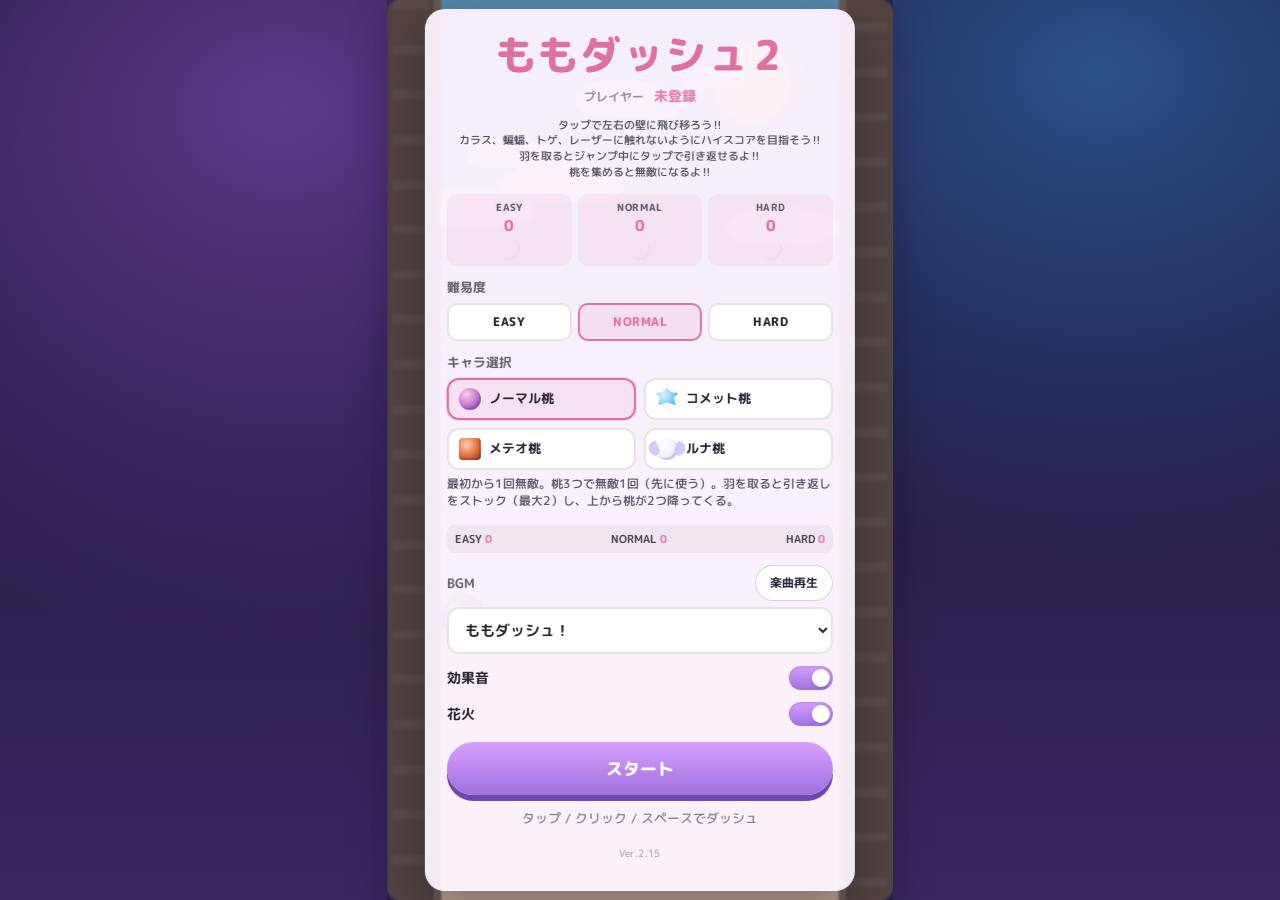
==== index.html @ 986a6cff "1" ====
<!DOCTYPE html>
<html lang="ja">
<head>
  <meta charset="UTF-8">
  <meta name="viewport" content="width=device-width, initial-scale=1.0, maximum-scale=1.0, user-scalable=no, viewport-fit=cover">
  <meta name="apple-mobile-web-app-capable" content="yes">
  <meta name="mobile-web-app-capable" content="yes">
  <title>ももダッシュ2</title>
  <link rel="preconnect" href="https://fonts.googleapis.com">
  <link rel="preconnect" href="https://fonts.gstatic.com" crossorigin>
  <link href="https://fonts.googleapis.com/css2?family=M+PLUS+Rounded+1c:wght@500;700;800&display=swap" rel="stylesheet">
  <link rel="stylesheet" href="style.css">
</head>
<body>
  <div id="app">
    <canvas id="game-canvas" width="540" height="960" aria-label="ももダッシュ2"></canvas>

    <div id="hud" class="hidden">
      <div class="hud-score">
        <span class="hud-label">スコア</span>
        <span id="score-value">0</span>
      </div>
      <div id="combo-hud" class="combo-hud hidden">
        <span class="combo-label">COMBO</span>
        <span id="combo-value">0</span>
        <span id="combo-mult">×1</span>
      </div>
      <div id="status-hud" class="status-hud hidden">
        <span class="status-icon" aria-hidden="true"></span>
        <span class="status-label">ダッシュ</span>
      </div>
      <div class="hud-right">
        <div class="hud-moon">
          <span class="hud-label">ムーン</span>
          <div class="moon-bar"><div id="moon-fill"></div></div>
        </div>
        <div class="hud-speed">
          <span class="hud-label">スピード</span>
          <span id="speed-value">100%</span>
        </div>
        <div class="hud-best">
          <span class="hud-label">ベスト</span>
          <span id="best-value">0</span>
        </div>
      </div>
    </div>

    <div id="title-screen" class="overlay">
      <div class="panel title-panel">
        <p class="brand">ももダッシュ<span id="brand-two" class="brand-two">2</span></p>
        <div class="user-row" id="user-row">
          <p class="user-name-line">
            <span class="user-name-label">プレイヤー</span>
            <span id="title-user-name">未登録</span>
          </p>
          <button id="btn-delete-user" class="btn-delete-user hidden" type="button">ユーザー名削除</button>
        </div>
        <p class="tagline">
          タップで左右の壁に飛び移ろう‼<br>
          カラス、蝙蝠、トゲ、レーザーに触れないようにハイスコアを目指そう‼<br>
          羽を取るとジャンプ中にタップで引き返せるよ‼<br>
          桃を集めると無敵になるよ‼
        </p>
        <div class="mode-records" id="mode-records">
          <div class="mode-record">
            <span class="mode-record-label">EASY</span>
            <span class="mode-record-score" id="record-easy-score">0</span>
            <span class="record-char char-swatch" id="record-easy-char" aria-hidden="true"></span>
          </div>
          <div class="mode-record">
            <span class="mode-record-label">NORMAL</span>
            <span class="mode-record-score" id="record-normal-score">0</span>
            <span class="record-char char-swatch" id="record-normal-char" aria-hidden="true"></span>
          </div>
          <div class="mode-record">
            <span class="mode-record-label">HARD</span>
            <span class="mode-record-score" id="record-hard-score">0</span>
            <span class="record-char char-swatch" id="record-hard-char" aria-hidden="true"></span>
          </div>
        </div>
        <div class="mode-select">
          <span class="sound-field-label">難易度</span>
          <div class="mode-grid" role="listbox" aria-label="難易度選択">
            <button type="button" class="mode-btn" data-mode="easy" aria-pressed="false">EASY</button>
            <button type="button" class="mode-btn" data-mode="normal" aria-pressed="true">NORMAL</button>
            <button type="button" class="mode-btn" data-mode="hard" aria-pressed="false">HARD</button>
          </div>
        </div>
        <div class="char-select">
          <span class="sound-field-label">キャラ選択</span>
          <div class="char-grid" role="listbox" aria-label="キャラクター選択">
            <button type="button" class="char-btn" data-char="night" aria-pressed="true">
              <span class="char-swatch char-swatch-night" aria-hidden="true"></span>
              <span class="char-name">ノーマル桃</span>
            </button>
            <button type="button" class="char-btn" data-char="comet" aria-pressed="false">
              <span class="char-swatch char-swatch-comet" aria-hidden="true"></span>
              <span class="char-name">コメット桃</span>
            </button>
            <button type="button" class="char-btn" data-char="meteor" aria-pressed="false">
              <span class="char-swatch char-swatch-meteor" aria-hidden="true"></span>
              <span class="char-name">メテオ桃</span>
            </button>
            <button type="button" class="char-btn" data-char="luna" aria-pressed="false">
              <span class="char-swatch char-swatch-luna" aria-hidden="true"></span>
              <span class="char-name">ルナ桃</span>
            </button>
            <button type="button" class="char-btn hidden" data-char="star" id="char-btn-star" aria-pressed="false">
              <span class="char-swatch char-swatch-star" aria-hidden="true"></span>
              <span class="char-name">スター桃</span>
            </button>
          </div>
          <p id="char-desc" class="char-desc"></p>
          <div id="char-records" class="char-records">
            <span>EASY <b id="char-best-easy">0</b></span>
            <span>NORMAL <b id="char-best-normal">0</b></span>
            <span>HARD <b id="char-best-hard">0</b></span>
          </div>
        </div>
        <div class="sound-settings">
          <div class="bgm-select-wrap">
            <div class="bgm-label-row">
              <span class="sound-field-label">BGM</span>
              <button id="btn-bgm-preview" class="btn-bgm-preview" type="button">楽曲再生</button>
            </div>
            <select id="bgm-mode" class="bgm-select" aria-label="BGM選択">
              <option value="0">ももダッシュ！</option>
              <option value="1">PEACH FUNKY RUN</option>
              <option value="2">PEACH OVERDRIVE</option>
              <option value="3">もももも☆ぱにっく！！</option>
              <option value="sequence">4曲連続</option>
              <option value="random">ランダム（1曲ループ）</option>
              <option value="off">BGMなし</option>
            </select>
          </div>
          <label class="sound-toggle">
            <span class="sound-toggle-label">効果音</span>
            <input id="toggle-sfx" type="checkbox" checked>
            <span class="switch" aria-hidden="true"></span>
          </label>
          <label class="sound-toggle">
            <span class="sound-toggle-label">花火</span>
            <input id="toggle-fireworks" type="checkbox" checked>
            <span class="switch" aria-hidden="true"></span>
          </label>
        </div>
        <button id="btn-start" class="btn primary" type="button">スタート</button>
        <p class="hint">タップ / クリック / スペースでダッシュ</p>
        <p class="version" id="app-version">Ver.2.15</p>
      </div>
    </div>

    <div id="name-register-screen" class="overlay hidden">
      <div class="panel name-register-panel">
        <p class="result-title">ユーザー名登録</p>
        <p class="name-register-desc">ゲームで使う名前を入力してね</p>
        <input id="input-user-name" class="name-input" type="text" maxlength="12" placeholder="なまえ" autocomplete="nickname" enterkeyhint="done">
        <p id="name-register-error" class="name-register-error hidden">名前を入力してください</p>
        <button id="btn-name-ok" class="btn primary" type="button">決定してはじめる</button>
        <button id="btn-name-cancel" class="btn secondary" type="button">もどる</button>
      </div>
    </div>

    <button id="btn-debug-title" class="debug-exit-btn hidden" type="button">タイトルへ</button>
    <div id="debug-badge" class="debug-badge hidden">DEBUG</div>

    <div id="gameover-screen" class="overlay hidden">
      <div class="panel gameover-panel">
        <p class="result-title">ゲームオーバー</p>
        <p class="result-score"><span id="final-score-label">スコア</span> <span id="final-score">0</span></p>
        <p id="max-combo" class="max-combo">最大コンボ <span id="final-combo">0</span></p>
        <p id="new-best" class="new-best hidden">ベスト更新！</p>
        <div class="gameover-actions">
          <button id="btn-retry" class="btn primary" type="button">もういちど</button>
          <button id="btn-title" class="btn secondary" type="button">タイトルへ</button>
        </div>
      </div>
    </div>
  </div>

  <script src="game.js"></script>
</body>
</html>
---- style.css ----
:root {
  --sky-top: #1a1640;
  --sky-mid: #2a2460;
  --sky-bottom: #4a3878;
  --grass: #3d6a4a;
  --dirt: #5a3e32;
  --peach: #ff8fab;
  --peach-deep: #e070a0;
  --moon: #ffe08a;
  --leaf: #7dce7a;
  --ink: #2a2438;
  --panel: rgba(255, 246, 255, 0.94);
  --shadow: rgba(18, 12, 40, 0.28);
}

* {
  box-sizing: border-box;
  margin: 0;
  padding: 0;
  -webkit-tap-highlight-color: transparent;
  user-select: none;
}

html,
body {
  width: 100%;
  height: 100%;
  overflow: hidden;
  background: #120c28;
  font-family: "M PLUS Rounded 1c", sans-serif;
  color: var(--ink);
}

#app {
  position: relative;
  width: 100%;
  height: 100%;
  display: flex;
  align-items: center;
  justify-content: center;
  background:
    radial-gradient(ellipse at 22% 12%, #5a3a88 0%, transparent 48%),
    radial-gradient(ellipse at 86% 8%, #2a5088 0%, transparent 42%),
    linear-gradient(180deg, #14102e 0%, #3a2860 100%);
  touch-action: none;
}

#game-canvas {
  display: block;
  width: min(100vw, calc(100dvh * 9 / 16));
  height: min(100dvh, calc(100vw * 16 / 9));
  max-width: 540px;
  max-height: 960px;
  border-radius: 12px;
  box-shadow: 0 16px 40px var(--shadow);
  background: var(--sky-mid);
  touch-action: none;
}

#hud {
  position: absolute;
  top: 50%;
  left: 50%;
  transform: translate(-50%, -50%);
  width: min(100vw, calc(100dvh * 9 / 16), 540px);
  height: min(100dvh, calc(100vw * 16 / 9), 960px);
  display: flex;
  justify-content: space-between;
  align-items: flex-start;
  padding: 8px 12px;
  pointer-events: none;
  z-index: 2;
}

.hud-score,
.hud-best,
.hud-speed,
.hud-moon {
  display: flex;
  flex-direction: column;
  gap: 2px;
  padding: 8px 14px;
  background: var(--panel);
  border-radius: 10px;
  box-shadow: 0 4px 12px var(--shadow);
  min-width: 72px;
}

.hud-right {
  display: flex;
  flex-direction: column;
  align-items: flex-end;
  gap: 6px;
}

.hud-best,
.hud-speed,
.hud-moon {
  text-align: right;
  align-items: flex-end;
}

.hud-speed {
  background: rgba(236, 220, 255, 0.95);
  border: 1px solid rgba(224, 112, 160, 0.35);
}

.hud-moon {
  min-width: 108px;
  background: rgba(255, 248, 220, 0.95);
}

.moon-bar {
  width: 88px;
  height: 8px;
  border-radius: 999px;
  background: rgba(58, 42, 34, 0.12);
  overflow: hidden;
}

#moon-fill {
  height: 100%;
  width: 0%;
  border-radius: inherit;
  background: linear-gradient(90deg, #ffe08a, #ffb347);
  box-shadow: 0 0 8px rgba(255, 210, 80, 0.7);
}

.combo-hud,
.status-hud {
  display: flex;
  align-items: center;
  gap: 8px;
  padding: 8px 12px;
  background: rgba(255, 248, 220, 0.95);
  border-radius: 10px;
  box-shadow: 0 4px 12px var(--shadow);
  color: #9a6a00;
  font-weight: 800;
  font-size: 13px;
}

.combo-hud {
  background: rgba(255, 230, 245, 0.96);
  color: #c45c8a;
}

#combo-value {
  font-size: 20px;
  line-height: 1;
}

#combo-mult {
  font-size: 12px;
  opacity: 0.8;
}

.status-icon {
  width: 14px;
  height: 22px;
  border-radius: 50% 50% 40% 40%;
  background: linear-gradient(160deg, #fff8d0 0%, #ffd24a 55%, #d4920a 100%);
  box-shadow: inset -2px -2px 0 rgba(154, 106, 0, 0.25);
  transform: rotate(-20deg);
}

.hud-label {
  font-size: 11px;
  font-weight: 700;
  letter-spacing: 0.06em;
  opacity: 0.65;
}

#score-value,
#best-value,
#speed-value {
  font-size: 22px;
  font-weight: 800;
  line-height: 1.1;
}

#speed-value {
  font-size: 16px;
}

.overlay {
  position: absolute;
  top: 50%;
  left: 50%;
  transform: translate(-50%, -50%);
  width: min(100vw, calc(100dvh * 9 / 16), 540px);
  height: min(100dvh, calc(100vw * 16 / 9), 960px);
  display: flex;
  align-items: center;
  justify-content: center;
  z-index: 3;
  background: rgba(18, 12, 40, 0.28);
  backdrop-filter: blur(1px);
}

#title-screen {
  pointer-events: none;
}

#title-screen .panel {
  pointer-events: auto;
}

.debug-exit-btn {
  position: absolute;
  top: max(72px, calc(env(safe-area-inset-top) + 64px));
  left: max(12px, env(safe-area-inset-left));
  z-index: 5;
  padding: 10px 14px;
  border: none;
  border-radius: 10px;
  font-family: inherit;
  font-size: 0.9rem;
  font-weight: 800;
  color: var(--ink);
  background: rgba(255, 246, 255, 0.95);
  box-shadow: 0 4px 12px var(--shadow);
  cursor: pointer;
}

.debug-exit-btn:active {
  transform: scale(0.97);
}

.debug-badge {
  position: absolute;
  top: max(72px, calc(env(safe-area-inset-top) + 64px));
  left: 50%;
  transform: translateX(-50%);
  z-index: 5;
  padding: 4px 10px;
  border-radius: 999px;
  font-size: 11px;
  font-weight: 800;
  letter-spacing: 0.08em;
  color: #fff;
  background: rgba(140, 70, 200, 0.85);
  pointer-events: none;
}

.panel {
  width: min(92vw, 430px);
  padding: 24px 22px 20px;
  text-align: center;
  background: var(--panel);
  border-radius: 20px;
  box-shadow: 0 20px 50px rgba(18, 12, 40, 0.35);
}

.brand {
  font-size: clamp(1.85rem, 7.4vw, 2.55rem);
  font-weight: 800;
  letter-spacing: 0.04em;
  color: var(--peach-deep);
  text-shadow: 0 2px 0 rgba(255, 255, 255, 0.7);
  line-height: 1.1;
  margin-bottom: 10px;
}

.brand-two {
  display: inline-block;
  padding: 0 0.12em;
  margin: 0 -0.04em;
  cursor: pointer;
  user-select: none;
  -webkit-user-select: none;
  touch-action: manipulation;
  transform-origin: center;
}

.brand-two:active {
  transform: scale(1.14);
}

.brand-two.brand-two-pop {
  animation: brand-two-pop 0.18s ease-out;
}

@keyframes brand-two-pop {
  0% { transform: scale(1); }
  40% { transform: scale(1.18); }
  100% { transform: scale(1); }
}

.user-row {
  display: flex;
  flex-wrap: wrap;
  align-items: center;
  justify-content: center;
  gap: 8px 12px;
  margin: -2px 0 12px;
}

.user-name-line {
  font-size: 0.85rem;
  font-weight: 700;
  opacity: 0.85;
}

.user-name-label {
  opacity: 0.55;
  margin-right: 6px;
  font-size: 0.72rem;
}

#title-user-name {
  color: var(--peach-deep);
  font-weight: 800;
}

.btn-delete-user {
  padding: 4px 10px;
  border: 1px solid rgba(58, 42, 34, 0.18);
  border-radius: 999px;
  background: rgba(255, 255, 255, 0.75);
  color: var(--ink);
  font-family: inherit;
  font-size: 0.68rem;
  font-weight: 700;
  cursor: pointer;
  opacity: 0.8;
}

.btn-delete-user:active {
  transform: scale(0.97);
}

.tagline {
  font-size: clamp(0.55rem, 1.5vh, 0.7rem);
  font-weight: 500;
  line-height: 1.4;
  opacity: 0.8;
  margin-bottom: 14px;
}

.mode-records {
  display: grid;
  grid-template-columns: repeat(3, 1fr);
  gap: 6px;
  margin-bottom: 12px;
}

.mode-record {
  display: flex;
  flex-direction: column;
  align-items: center;
  gap: 3px;
  padding: 6px 4px;
  background: rgba(224, 112, 160, 0.1);
  border-radius: 10px;
}

.mode-record-label {
  font-size: 0.65rem;
  font-weight: 800;
  letter-spacing: 0.04em;
  opacity: 0.7;
}

.mode-record-score {
  font-size: 0.95rem;
  font-weight: 800;
  color: var(--peach-deep);
  line-height: 1.1;
}

.record-char {
  width: 18px;
  height: 18px;
  opacity: 0.25;
}

.record-char.has-record {
  opacity: 1;
}

.mode-select,
.char-select {
  display: flex;
  flex-direction: column;
  align-items: stretch;
  gap: 6px;
  margin-bottom: 12px;
  text-align: left;
}

.mode-grid {
  display: grid;
  grid-template-columns: repeat(3, 1fr);
  gap: 6px;
}

.mode-btn {
  padding: 8px 6px;
  border: 2px solid rgba(58, 42, 34, 0.12);
  border-radius: 10px;
  background: #fff;
  color: var(--ink);
  font-family: inherit;
  font-size: 0.78rem;
  font-weight: 800;
  letter-spacing: 0.04em;
  cursor: pointer;
}

.mode-btn[aria-pressed="true"] {
  border-color: var(--peach-deep);
  background: rgba(224, 112, 160, 0.14);
  color: var(--peach-deep);
}

.char-grid {
  display: grid;
  grid-template-columns: 1fr 1fr;
  gap: 8px;
}

.char-btn {
  display: flex;
  align-items: center;
  gap: 8px;
  padding: 8px 10px;
  border: 2px solid rgba(58, 42, 34, 0.12);
  border-radius: 12px;
  background: #fff;
  color: var(--ink);
  font-family: inherit;
  font-size: 0.82rem;
  font-weight: 700;
  cursor: pointer;
  text-align: left;
}

.char-btn[aria-pressed="true"] {
  border-color: var(--peach-deep);
  background: rgba(224, 112, 160, 0.12);
  box-shadow: 0 0 0 1px rgba(224, 112, 160, 0.25);
}

.char-btn[data-char="star"] {
  grid-column: 1 / -1;
  justify-content: center;
}

.char-swatch {
  flex: 0 0 auto;
  width: 22px;
  height: 22px;
  border-radius: 50%;
  position: relative;
  box-shadow: inset -2px -2px 0 rgba(0, 0, 0, 0.12);
}

.char-swatch-night {
  background: radial-gradient(circle at 35% 30%, #ffd0ea, #c070d0 55%, #6a3a98);
}

.char-swatch-comet {
  background: radial-gradient(circle at 35% 30%, #d8f8ff, #6ec8f8 55%, #2a78c8);
  clip-path: polygon(50% 0%, 72% 18%, 100% 22%, 82% 45%, 90% 78%, 50% 65%, 10% 78%, 18% 45%, 0% 22%, 28% 18%);
  border-radius: 0;
}

.char-swatch-meteor {
  background: radial-gradient(circle at 35% 30%, #ffd0b0, #e07040 55%, #8a3020);
  border-radius: 4px;
}

.char-swatch-luna {
  background: radial-gradient(circle at 35% 30%, #ffffff, #f4f0ff 55%, #d0c8f0);
}

.char-swatch-luna::before,
.char-swatch-luna::after {
  content: "";
  position: absolute;
  top: 4px;
  width: 10px;
  height: 14px;
  background: rgba(210, 200, 245, 0.95);
  border-radius: 50% 10% 50% 50%;
}

.char-swatch-luna::before {
  left: -7px;
  transform: rotate(-25deg);
}

.char-swatch-luna::after {
  right: -7px;
  transform: scaleX(-1) rotate(-25deg);
}

.char-swatch-star {
  background: conic-gradient(from 0deg, #ffd24a, #ff8fab, #7ec8ff, #c49cff, #ffd24a);
  box-shadow: 0 0 0 2px rgba(255, 240, 180, 0.55), 0 0 8px rgba(255, 160, 220, 0.65);
}

.char-swatch-yuzu {
  background: radial-gradient(circle at 35% 30%, #ffffff, #f4f0e8 55%, #d8d0c8);
  box-shadow: inset -2px -2px 0 rgba(0, 0, 0, 0.08), 0 0 0 1px rgba(210, 200, 190, 0.9);
}

.char-swatch-yuzu::before,
.char-swatch-yuzu::after {
  content: "";
  position: absolute;
  top: -5px;
  width: 0;
  height: 0;
  border-left: 5px solid transparent;
  border-right: 5px solid transparent;
  border-bottom: 8px solid #f4f0e8;
}

.char-swatch-yuzu::before {
  left: 1px;
}

.char-swatch-yuzu::after {
  right: 1px;
}

.char-swatch-hakase {
  background: radial-gradient(circle at 35% 30%, #ffe9a0, #e8c040 55%, #b8860b);
  border-radius: 8px 12px 5px 8px;
  box-shadow: inset -2px -2px 0 rgba(120, 80, 10, 0.25), 0 0 6px rgba(232, 192, 64, 0.45);
}

.char-swatch-hama {
  background: radial-gradient(circle at 35% 30%, #6a6a72, #2a2a30 55%, #121216);
  box-shadow: inset -2px -2px 0 rgba(0, 0, 0, 0.35), 0 0 0 2px #c45c20;
}

.char-name {
  line-height: 1.2;
}

.char-desc {
  font-size: 0.72rem;
  font-weight: 500;
  line-height: 1.45;
  opacity: 0.78;
  min-height: 3.2em;
}

.char-records {
  display: flex;
  flex-wrap: wrap;
  justify-content: space-between;
  gap: 4px 8px;
  margin-top: 6px;
  padding: 6px 8px;
  background: rgba(58, 42, 34, 0.06);
  border-radius: 8px;
  font-size: 0.68rem;
  font-weight: 700;
  opacity: 0.85;
}

.char-records b {
  color: var(--peach-deep);
  font-weight: 800;
}

.sound-settings {
  display: flex;
  flex-direction: column;
  align-items: stretch;
  gap: 12px;
  margin-bottom: 16px;
}

.bgm-select-wrap {
  display: flex;
  flex-direction: column;
  align-items: stretch;
  gap: 6px;
  text-align: left;
}

.bgm-label-row {
  display: flex;
  align-items: center;
  justify-content: space-between;
  gap: 8px;
}

.sound-field-label {
  font-size: 0.8rem;
  font-weight: 700;
  opacity: 0.7;
}

.btn-bgm-preview {
  padding: 8px 14px;
  min-height: 36px;
  border: 1px solid rgba(58, 42, 34, 0.18);
  border-radius: 999px;
  background: rgba(255, 255, 255, 0.92);
  color: var(--ink);
  font-family: inherit;
  font-size: 0.78rem;
  font-weight: 700;
  cursor: pointer;
  flex-shrink: 0;
  touch-action: manipulation;
  -webkit-user-select: none;
  user-select: none;
  position: relative;
  z-index: 2;
}

.btn-bgm-preview:active {
  transform: scale(0.97);
}

.btn-bgm-preview.is-playing {
  background: #f3e6ff;
  color: #6e48b0;
  border-color: rgba(110, 72, 176, 0.28);
}

.btn-bgm-preview:disabled {
  opacity: 0.4;
  cursor: default;
  transform: none;
}

.bgm-select {
  width: 100%;
  padding: 10px 12px;
  border: 2px solid rgba(58, 42, 34, 0.12);
  border-radius: 12px;
  background: #fff;
  color: var(--ink);
  font-family: inherit;
  font-size: 0.95rem;
  font-weight: 700;
  cursor: pointer;
}

.sound-toggle {
  display: inline-flex;
  align-items: center;
  justify-content: space-between;
  gap: 8px;
  cursor: pointer;
  font-size: 0.9rem;
  font-weight: 700;
}

.sound-toggle input {
  position: absolute;
  opacity: 0;
  width: 0;
  height: 0;
}

.sound-toggle .switch {
  position: relative;
  width: 44px;
  height: 24px;
  border-radius: 999px;
  background: #cbb8ae;
  box-shadow: inset 0 1px 3px rgba(0, 0, 0, 0.15);
}

.sound-toggle .switch::after {
  content: "";
  position: absolute;
  top: 3px;
  left: 3px;
  width: 18px;
  height: 18px;
  border-radius: 50%;
  background: #fff;
  box-shadow: 0 1px 3px rgba(0, 0, 0, 0.2);
  transition: transform 0.15s ease;
}

.sound-toggle input:checked + .switch {
  background: linear-gradient(180deg, #d8a0ff 0%, #a070e0 100%);
}

.sound-toggle input:checked + .switch::after {
  transform: translateX(20px);
}

.hint {
  margin-top: 14px;
  font-size: 0.8rem;
  font-weight: 500;
  opacity: 0.55;
}

.version {
  margin-top: 8px;
  font-size: 0.65rem;
  font-weight: 500;
  letter-spacing: 0.04em;
  opacity: 0.35;
  display: inline-block;
  padding: 10px 18px;
  cursor: pointer;
  user-select: none;
  -webkit-user-select: none;
  touch-action: manipulation;
}

.version.version-pop {
  animation: version-pop 0.18s ease-out;
}

@keyframes version-pop {
  0% { transform: scale(1); }
  40% { transform: scale(1.18); }
  100% { transform: scale(1); }
}

.name-register-desc {
  font-size: 0.85rem;
  opacity: 0.75;
  margin-bottom: 14px;
}

.name-input {
  width: 100%;
  margin-bottom: 8px;
  padding: 12px 14px;
  border: 2px solid rgba(58, 42, 34, 0.12);
  border-radius: 12px;
  background: #fff;
  color: var(--ink);
  font-family: inherit;
  font-size: 1.05rem;
  font-weight: 700;
  text-align: center;
}

.name-register-error {
  color: #c45c1a;
  font-size: 0.78rem;
  font-weight: 700;
  margin-bottom: 8px;
}

.result-title {
  font-size: 1.6rem;
  font-weight: 800;
  margin-bottom: 8px;
}

.result-score {
  font-size: 1.15rem;
  font-weight: 700;
  margin-bottom: 6px;
}

#final-score {
  color: var(--peach-deep);
  font-size: 1.4rem;
}

.max-combo {
  font-size: 0.9rem;
  font-weight: 700;
  opacity: 0.75;
  margin-bottom: 8px;
}

.new-best {
  color: #c45c1a;
  font-weight: 800;
  font-size: 0.95rem;
  margin-bottom: 12px;
}

.gameover-actions {
  display: flex;
  flex-direction: column;
  gap: 10px;
  margin-top: 4px;
}

.gameover-actions .btn {
  margin-top: 0;
}

.btn {
  display: block;
  width: 100%;
  margin-top: 10px;
  padding: 14px 18px;
  border: none;
  border-radius: 999px;
  font-family: inherit;
  font-size: 1.05rem;
  font-weight: 800;
  cursor: pointer;
}

.btn:active {
  transform: scale(0.97);
}

.btn.primary {
  background: linear-gradient(180deg, #d8a0ff 0%, #a070e0 100%);
  color: #fff;
  box-shadow: 0 6px 0 #6e48b0;
}

.btn.secondary {
  background: #fff;
  color: var(--ink);
  box-shadow: 0 4px 0 rgba(58, 42, 34, 0.12);
  border: 2px solid rgba(58, 42, 34, 0.12);
}

.hidden {
  display: none !important;
}

@media (max-width: 480px) {
  #hud {
    padding: 6px 8px;
  }

  .hud-score,
  .hud-best,
  .hud-speed,
  .hud-moon {
    min-width: 64px;
    padding: 5px 8px;
  }

  #score-value,
  #best-value {
    font-size: 16px;
  }

  .status-label,
  .combo-label {
    display: none;
  }
}

@media (orientation: portrait) {
  .overlay {
    align-items: center;
    justify-content: flex-start;
    padding: max(8px, env(safe-area-inset-top)) 10px max(8px, env(safe-area-inset-bottom));
  }

  .panel {
    width: min(92vw, 430px);
    max-height: 100%;
    margin-block: auto;
    overflow-y: auto;
    padding: 14px 16px 12px;
    touch-action: pan-y;
  }

  .brand {
    font-size: clamp(1.35rem, 7vw, 2rem);
  }

  .char-desc {
    min-height: 0;
  }
}
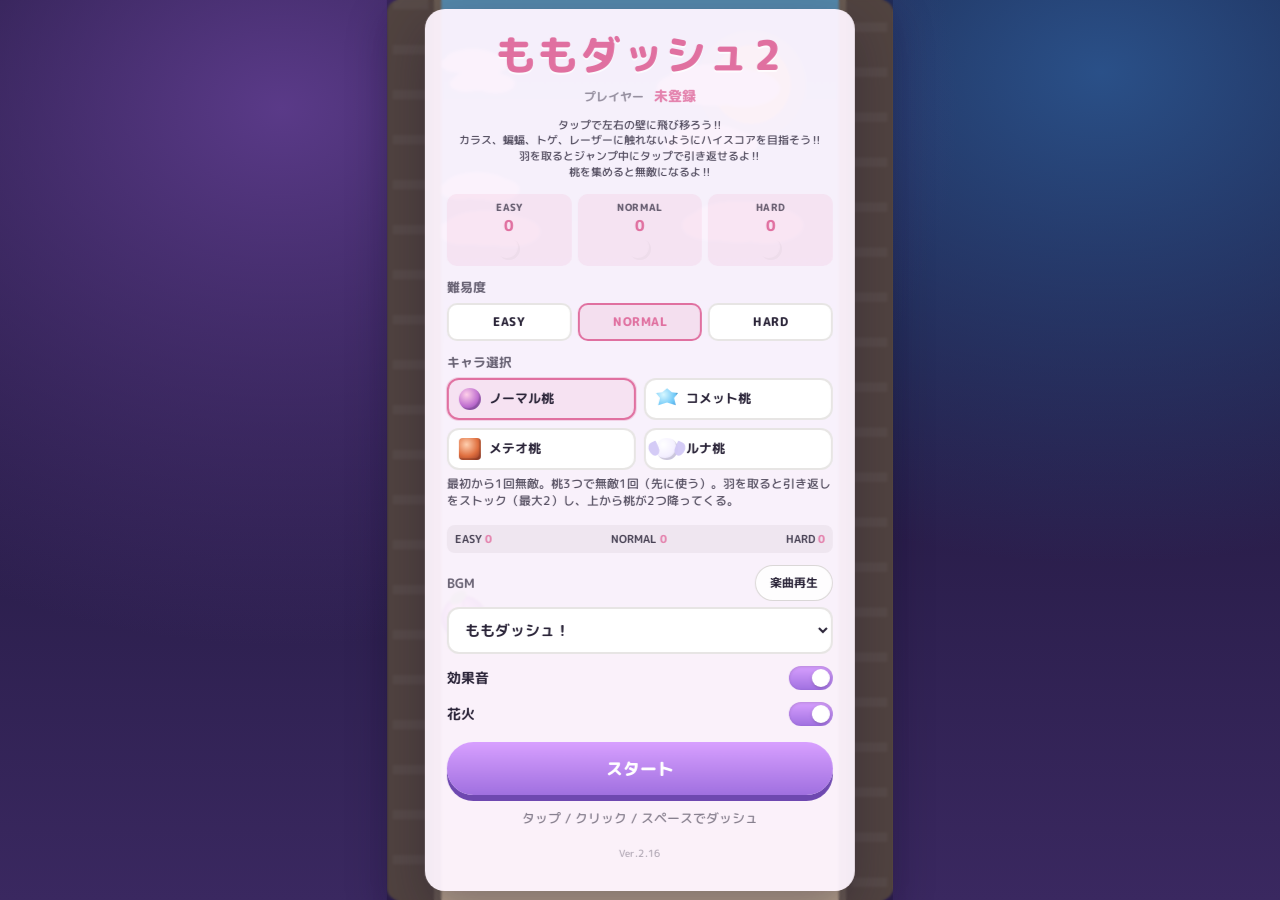
==== commit b1d3d036: "1" ====
--- a/index.html
+++ b/index.html
@@ -146,7 +146,7 @@
         </div>
         <button id="btn-start" class="btn primary" type="button">スタート</button>
         <p class="hint">タップ / クリック / スペースでダッシュ</p>
-        <p class="version" id="app-version">Ver.2.15</p>
+        <p class="version" id="app-version">Ver.2.16</p>
       </div>
     </div>
 
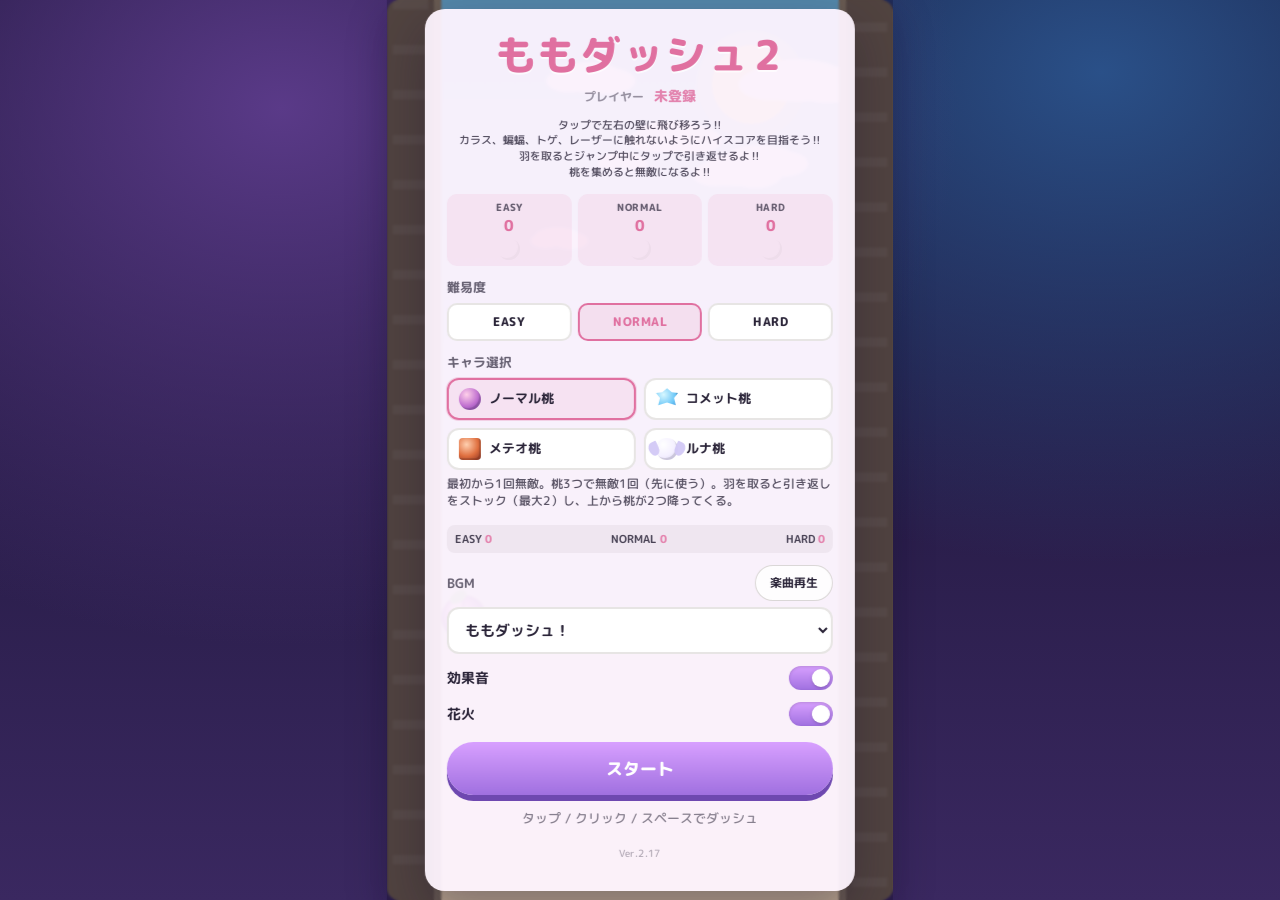
==== commit cb3df76b: "1" ====
--- a/index.html
+++ b/index.html
@@ -146,7 +146,7 @@
         </div>
         <button id="btn-start" class="btn primary" type="button">スタート</button>
         <p class="hint">タップ / クリック / スペースでダッシュ</p>
-        <p class="version" id="app-version">Ver.2.16</p>
+        <p class="version" id="app-version">Ver.2.17</p>
       </div>
     </div>
 
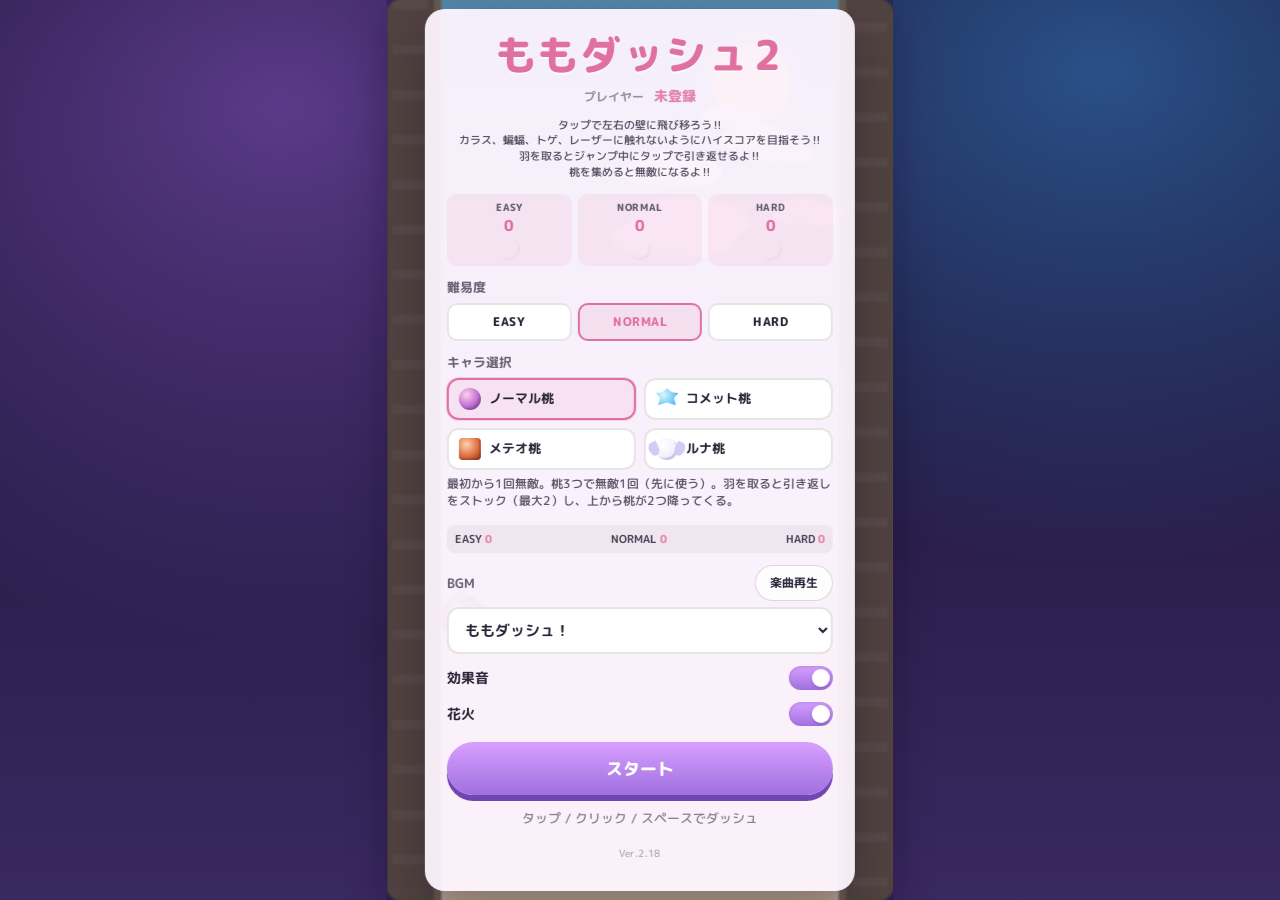
==== commit e561b083: "1" ====
--- a/index.html
+++ b/index.html
@@ -146,7 +146,7 @@
         </div>
         <button id="btn-start" class="btn primary" type="button">スタート</button>
         <p class="hint">タップ / クリック / スペースでダッシュ</p>
-        <p class="version" id="app-version">Ver.2.17</p>
+        <p class="version" id="app-version">Ver.2.18</p>
       </div>
     </div>
 
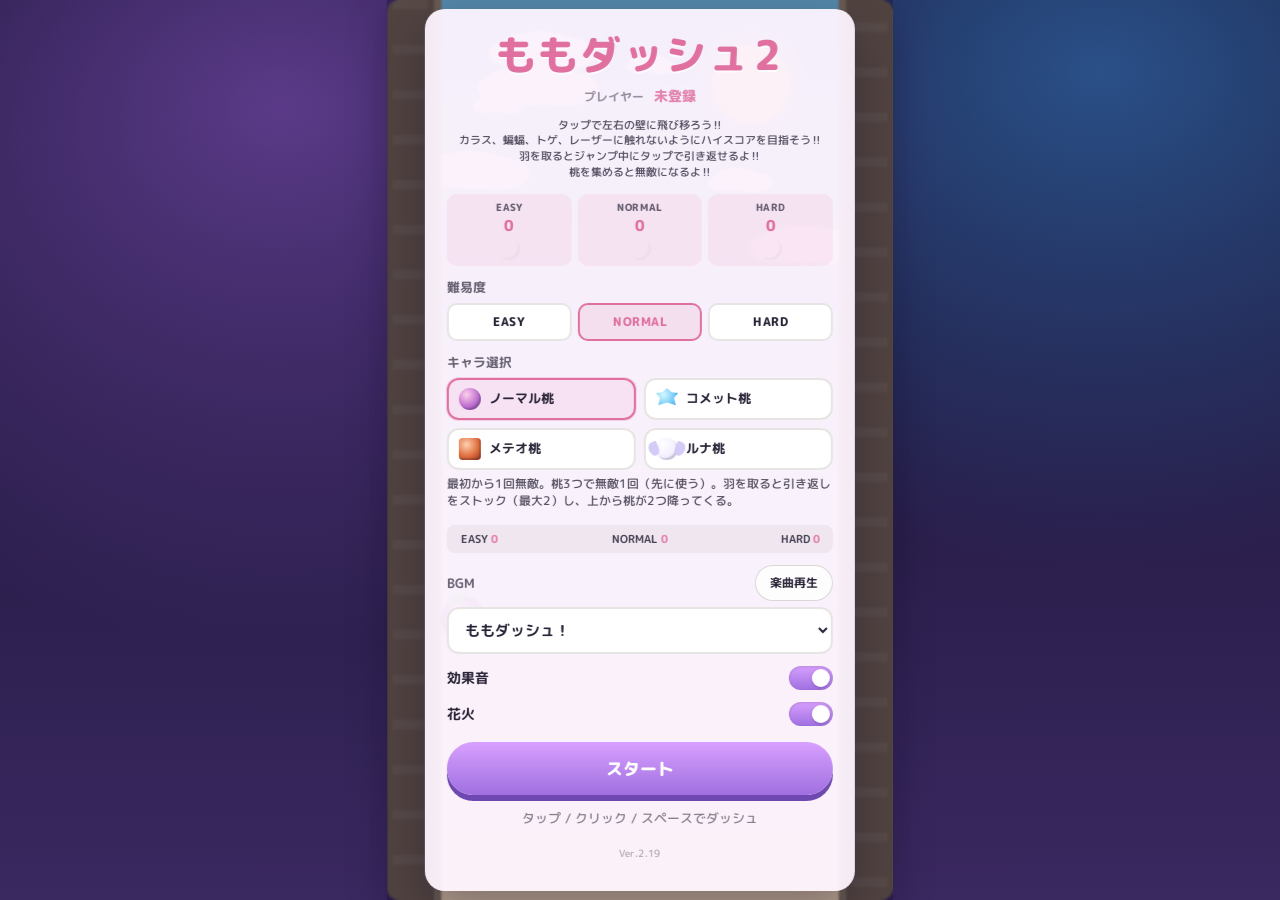
==== commit 24efe547: "1" ====
--- a/index.html
+++ b/index.html
@@ -41,6 +41,7 @@
         <div class="hud-best">
           <span class="hud-label">ベスト</span>
           <span id="best-value">0</span>
+          <span id="best-at" class="score-at"></span>
         </div>
       </div>
     </div>
@@ -65,16 +66,19 @@
           <div class="mode-record">
             <span class="mode-record-label">EASY</span>
             <span class="mode-record-score" id="record-easy-score">0</span>
+            <span class="score-at" id="record-easy-at"></span>
             <span class="record-char char-swatch" id="record-easy-char" aria-hidden="true"></span>
           </div>
           <div class="mode-record">
             <span class="mode-record-label">NORMAL</span>
             <span class="mode-record-score" id="record-normal-score">0</span>
+            <span class="score-at" id="record-normal-at"></span>
             <span class="record-char char-swatch" id="record-normal-char" aria-hidden="true"></span>
           </div>
           <div class="mode-record">
             <span class="mode-record-label">HARD</span>
             <span class="mode-record-score" id="record-hard-score">0</span>
+            <span class="score-at" id="record-hard-at"></span>
             <span class="record-char char-swatch" id="record-hard-char" aria-hidden="true"></span>
           </div>
         </div>
@@ -112,9 +116,18 @@
           </div>
           <p id="char-desc" class="char-desc"></p>
           <div id="char-records" class="char-records">
-            <span>EASY <b id="char-best-easy">0</b></span>
-            <span>NORMAL <b id="char-best-normal">0</b></span>
-            <span>HARD <b id="char-best-hard">0</b></span>
+            <span class="char-record">
+              <span>EASY <b id="char-best-easy">0</b></span>
+              <small class="score-at" id="char-best-easy-at"></small>
+            </span>
+            <span class="char-record">
+              <span>NORMAL <b id="char-best-normal">0</b></span>
+              <small class="score-at" id="char-best-normal-at"></small>
+            </span>
+            <span class="char-record">
+              <span>HARD <b id="char-best-hard">0</b></span>
+              <small class="score-at" id="char-best-hard-at"></small>
+            </span>
           </div>
         </div>
         <div class="sound-settings">
@@ -146,7 +159,7 @@
         </div>
         <button id="btn-start" class="btn primary" type="button">スタート</button>
         <p class="hint">タップ / クリック / スペースでダッシュ</p>
-        <p class="version" id="app-version">Ver.2.18</p>
+        <p class="version" id="app-version">Ver.2.19</p>
       </div>
     </div>
 
--- a/style.css
+++ b/style.css
@@ -568,6 +568,26 @@
   font-weight: 800;
 }
 
+.score-at {
+  font-size: 0.55rem;
+  font-weight: 500;
+  letter-spacing: 0;
+  line-height: 1.2;
+  opacity: 0.5;
+}
+
+.score-at:empty {
+  display: none;
+}
+
+.char-record {
+  display: flex;
+  flex-direction: column;
+  align-items: center;
+  gap: 2px;
+  min-width: 4.5em;
+}
+
 .sound-settings {
   display: flex;
   flex-direction: column;
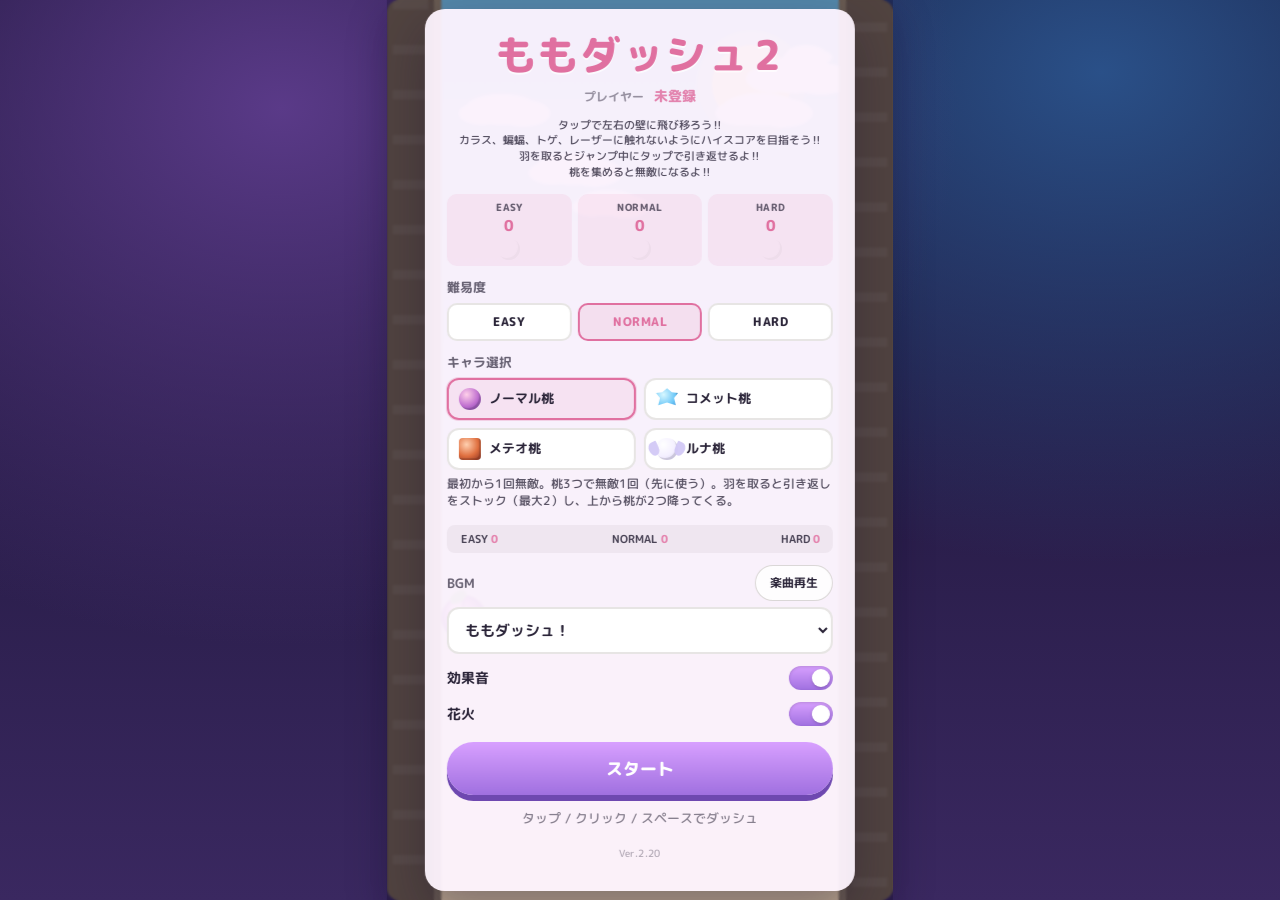
==== commit df2e12c6: "1" ====
--- a/index.html
+++ b/index.html
@@ -159,7 +159,7 @@
         </div>
         <button id="btn-start" class="btn primary" type="button">スタート</button>
         <p class="hint">タップ / クリック / スペースでダッシュ</p>
-        <p class="version" id="app-version">Ver.2.19</p>
+        <p class="version" id="app-version">Ver.2.20</p>
       </div>
     </div>
 
--- a/style.css
+++ b/style.css
@@ -18,6 +18,8 @@
   margin: 0;
   padding: 0;
   -webkit-tap-highlight-color: transparent;
+  -webkit-touch-callout: none;
+  -webkit-user-select: none;
   user-select: none;
 }
 
@@ -26,9 +28,22 @@
   width: 100%;
   height: 100%;
   overflow: hidden;
+  overscroll-behavior: none;
+  touch-action: none;
   background: #120c28;
   font-family: "M PLUS Rounded 1c", sans-serif;
   color: var(--ink);
+  -webkit-touch-callout: none;
+  -webkit-user-select: none;
+  user-select: none;
+}
+
+input,
+textarea {
+  -webkit-user-select: text;
+  user-select: text;
+  -webkit-touch-callout: default;
+  touch-action: manipulation;
 }
 
 #app {
@@ -70,6 +85,9 @@
   padding: 8px 12px;
   pointer-events: none;
   z-index: 2;
+  -webkit-user-select: none;
+  user-select: none;
+  -webkit-touch-callout: none;
 }
 
 .hud-score,
@@ -221,6 +239,10 @@
   background: rgba(255, 246, 255, 0.95);
   box-shadow: 0 4px 12px var(--shadow);
   cursor: pointer;
+  -webkit-user-select: none;
+  user-select: none;
+  -webkit-touch-callout: none;
+  touch-action: manipulation;
 }
 
 .debug-exit-btn:active {
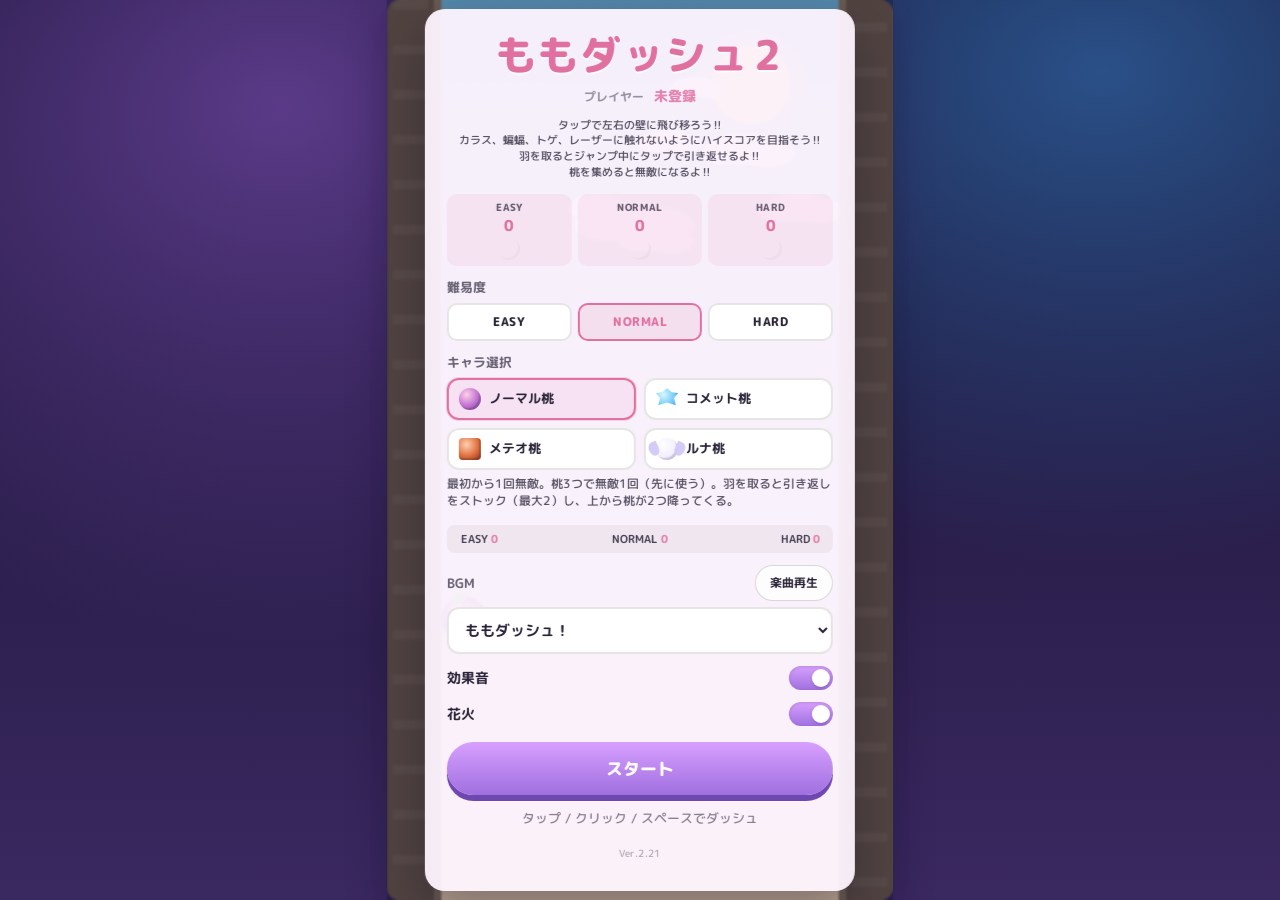
==== commit be912435: "1" ====
--- a/index.html
+++ b/index.html
@@ -159,7 +159,7 @@
         </div>
         <button id="btn-start" class="btn primary" type="button">スタート</button>
         <p class="hint">タップ / クリック / スペースでダッシュ</p>
-        <p class="version" id="app-version">Ver.2.20</p>
+        <p class="version" id="app-version">Ver.2.21</p>
       </div>
     </div>
 
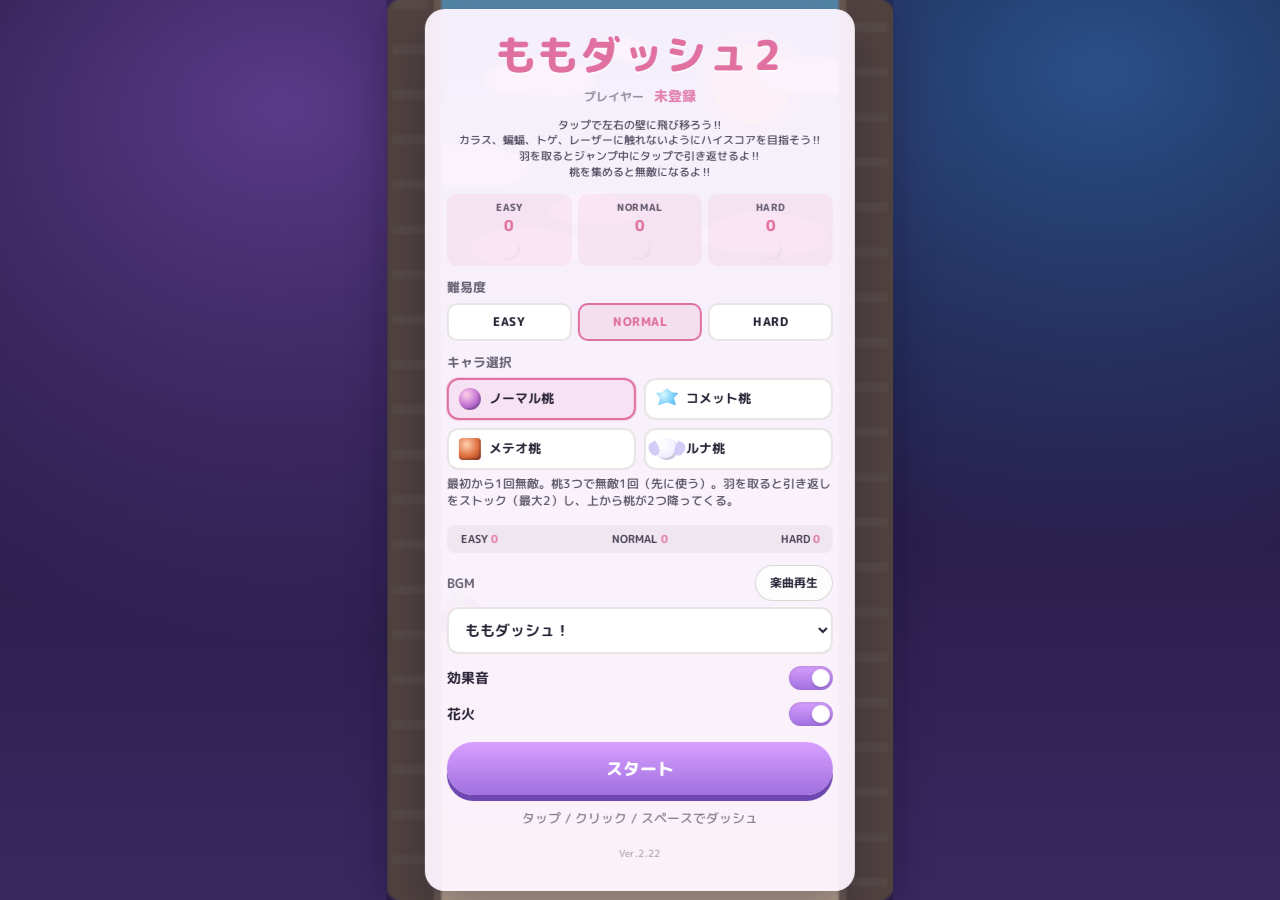
==== commit c1531761: "1" ====
--- a/index.html
+++ b/index.html
@@ -3,13 +3,16 @@
 <head>
   <meta charset="UTF-8">
   <meta name="viewport" content="width=device-width, initial-scale=1.0, maximum-scale=1.0, user-scalable=no, viewport-fit=cover">
+  <meta http-equiv="Cache-Control" content="no-cache, no-store, must-revalidate">
+  <meta http-equiv="Pragma" content="no-cache">
+  <meta http-equiv="Expires" content="0">
   <meta name="apple-mobile-web-app-capable" content="yes">
   <meta name="mobile-web-app-capable" content="yes">
   <title>ももダッシュ2</title>
   <link rel="preconnect" href="https://fonts.googleapis.com">
   <link rel="preconnect" href="https://fonts.gstatic.com" crossorigin>
   <link href="https://fonts.googleapis.com/css2?family=M+PLUS+Rounded+1c:wght@500;700;800&display=swap" rel="stylesheet">
-  <link rel="stylesheet" href="style.css">
+  <link rel="stylesheet" href="style.css?v=2.22">
 </head>
 <body>
   <div id="app">
@@ -159,7 +162,7 @@
         </div>
         <button id="btn-start" class="btn primary" type="button">スタート</button>
         <p class="hint">タップ / クリック / スペースでダッシュ</p>
-        <p class="version" id="app-version">Ver.2.21</p>
+        <p class="version" id="app-version">Ver.2.22</p>
       </div>
     </div>
 
@@ -191,6 +194,6 @@
     </div>
   </div>
 
-  <script src="game.js"></script>
+  <script src="game.js?v=2.22"></script>
 </body>
 </html>
